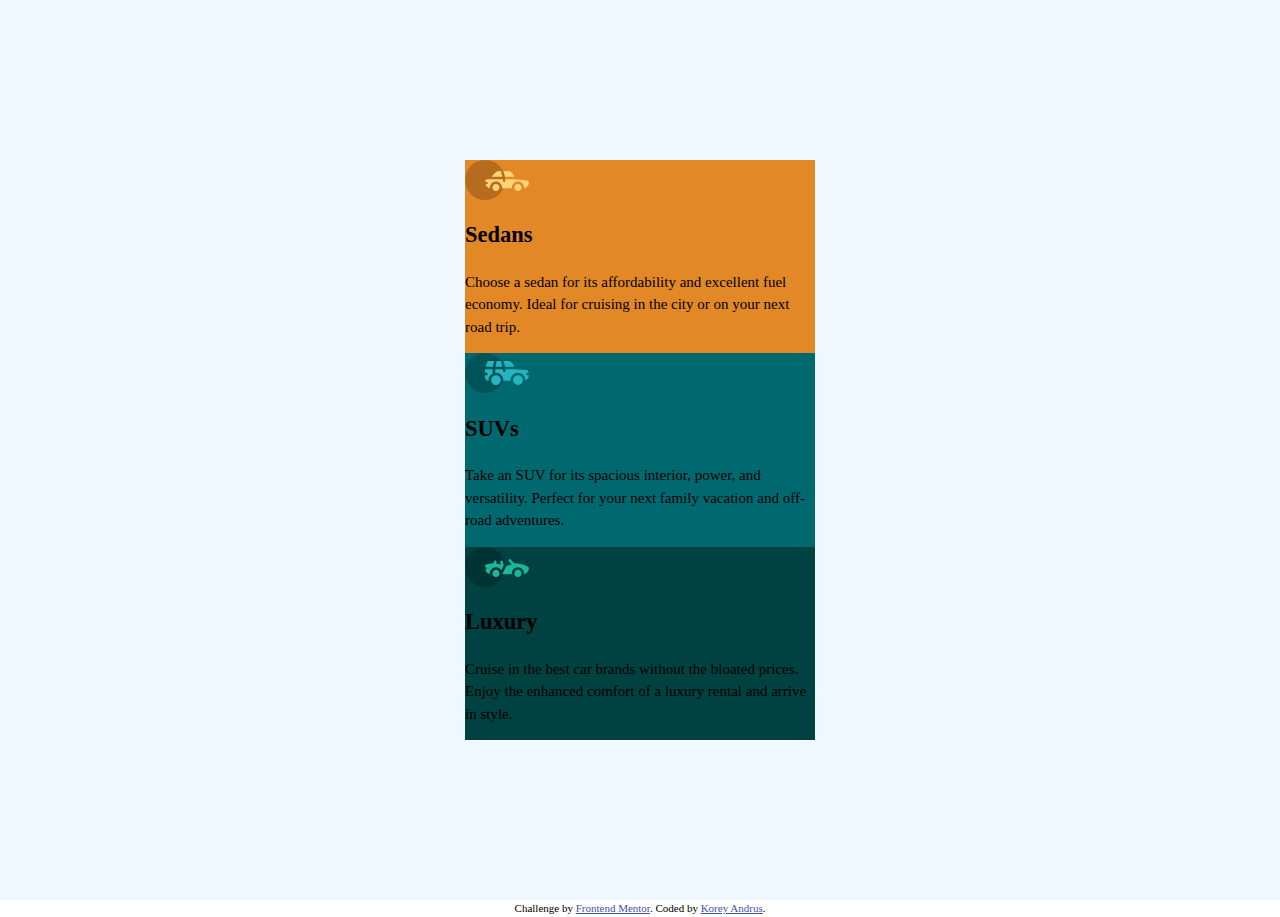
==== 3-column-preview-card-component-main/index.html @ 86ef21b3 "Initial Commit 3 column preview" ====
<!DOCTYPE html>
<html lang="en">
<head>
  <meta charset="UTF-8">
  <meta name="viewport" content="width=device-width, initial-scale=1.0"> <!-- displays site properly based on user's device -->
  <link rel="icon" type="image/png" sizes="32x32" href="./images/favicon-32x32.png">
  <title>Frontend Mentor | 3-column preview card component</title>
  <link rel="stylesheet" href="sanitize.css">
  <link rel="stylesheet" href="style.css">
</head>
<body>
  <div class="container">
    <div class="wrapper sedan__wrapper">
      <img src="images/icon-sedans.svg" alt="sedan icon" />
      <h2 class="car__title">Sedans</h2>
      <p class="description">
        Choose a sedan for its affordability and excellent fuel economy. Ideal for cruising in the city 
        or on your next road trip.
      </p>
    </div>
    <div class="wrapper suv__wrapper">
      <img src="images/icon-suvs.svg" alt="suv icon" />
      <h2 class="car__title">SUVs</h2>
      <p class="description">
        Take an SUV for its spacious interior, power, and versatility. Perfect for your next family vacation 
        and off-road adventures.
      </p>
    </div>
    <div class="wrapper luxury__wrapper">
      <img src="images/icon-luxury.svg" alt="luxury icon" />
      <h2 class="car__title">Luxury</h2>
      <p class="description">
        Cruise in the best car brands without the bloated prices. Enjoy the enhanced comfort of a luxury 
        rental and arrive in style.
      </p>
    </div>
  </div>
  <div class="attribution">
    Challenge by <a href="https://www.frontendmentor.io?ref=challenge" target="_blank">Frontend Mentor</a>. 
    Coded by <a href="#">Korey Andrus</a>.
  </div>
</body>
</html>
---- 3-column-preview-card-component-main/sanitize.css ----
/* Document
 * ========================================================================== */

/**
 * Add border box sizing in all browsers (opinionated).
 */

*,
::before,
::after {
  box-sizing: border-box;
}

/**
 * 1. Add text decoration inheritance in all browsers (opinionated).
 * 2. Add vertical alignment inheritance in all browsers (opinionated).
 */

::before,
::after {
  text-decoration: inherit; /* 1 */
  vertical-align: inherit; /* 2 */
}

/**
 * 1. Use the default cursor in all browsers (opinionated).
 * 2. Change the line height in all browsers (opinionated).
 * 3. Use a 4-space tab width in all browsers (opinionated).
 * 4. Remove the grey highlight on links in iOS (opinionated).
 * 5. Prevent adjustments of font size after orientation changes in
 *    IE on Windows Phone and in iOS.
 * 6. Breaks words to prevent overflow in all browsers (opinionated).
 */

html {
  cursor: default; /* 1 */
  line-height: 1.5; /* 2 */
  -moz-tab-size: 4; /* 3 */
  tab-size: 4; /* 3 */
  -webkit-tap-highlight-color: transparent /* 4 */;
  -ms-text-size-adjust: 100%; /* 5 */
  -webkit-text-size-adjust: 100%; /* 5 */
  word-break: break-word; /* 6 */
}

/* Sections
 * ========================================================================== */

/**
 * Remove the margin in all browsers (opinionated).
 */

body {
  margin: 0;
}

/**
 * Correct the font size and margin on `h1` elements within `section` and
 * `article` contexts in Chrome, Edge, Firefox, and Safari.
 */

h1 {
  font-size: 2em;
  margin: 0.67em 0;
}

/* Grouping content
 * ========================================================================== */

/**
 * Remove the margin on nested lists in Chrome, Edge, IE, and Safari.
 */

dl dl,
dl ol,
dl ul,
ol dl,
ul dl {
  margin: 0;
}

/**
 * Remove the margin on nested lists in Edge 18- and IE.
 */

ol ol,
ol ul,
ul ol,
ul ul {
  margin: 0;
}

/**
 * 1. Add the correct sizing in Firefox.
 * 2. Show the overflow in Edge 18- and IE.
 */

hr {
  height: 0; /* 1 */
  overflow: visible; /* 2 */
}

/**
 * Add the correct display in IE.
 */

main {
  display: block;
}

/**
 * Remove the list style on navigation lists in all browsers (opinionated).
 */

nav ol,
nav ul {
  list-style: none;
  padding: 0;
}

/**
 * 1. Correct the inheritance and scaling of font size in all browsers.
 * 2. Correct the odd `em` font sizing in all browsers.
 */

pre {
  font-family: monospace, monospace; /* 1 */
  font-size: 1em; /* 2 */
}

/* Text-level semantics
 * ========================================================================== */

/**
 * Remove the gray background on active links in IE 10.
 */

a {
  background-color: transparent;
}

/**
 * Add the correct text decoration in Edge 18-, IE, and Safari.
 */

abbr[title] {
  text-decoration: underline;
  text-decoration: underline dotted;
}

/**
 * Add the correct font weight in Chrome, Edge, and Safari.
 */

b,
strong {
  font-weight: bolder;
}

/**
 * 1. Correct the inheritance and scaling of font size in all browsers.
 * 2. Correct the odd `em` font sizing in all browsers.
 */

code,
kbd,
samp {
  font-family: monospace, monospace; /* 1 */
  font-size: 1em; /* 2 */
}

/**
 * Add the correct font size in all browsers.
 */

small {
  font-size: 80%;
}

/* Embedded content
 * ========================================================================== */

/*
 * Change the alignment on media elements in all browsers (opinionated).
 */

audio,
canvas,
iframe,
img,
svg,
video {
  vertical-align: middle;
}

/**
 * Add the correct display in IE 9-.
 */

audio,
video {
  display: inline-block;
}

/**
 * Add the correct display in iOS 4-7.
 */

audio:not([controls]) {
  display: none;
  height: 0;
}

/**
 * Remove the border on iframes in all browsers (opinionated).
 */

iframe {
  border-style: none;
}

/**
 * Remove the border on images within links in IE 10-.
 */

img {
  border-style: none;
}

/**
 * Change the fill color to match the text color in all browsers (opinionated).
 */

svg:not([fill]) {
  fill: currentColor;
}

/**
 * Hide the overflow in IE.
 */

svg:not(:root) {
  overflow: hidden;
}

/* Tabular data
 * ========================================================================== */

/**
 * Collapse border spacing in all browsers (opinionated).
 */

table {
  border-collapse: collapse;
}

/* Forms
 * ========================================================================== */

/**
 * Remove the margin on controls in Safari.
 */

button,
input,
select {
  margin: 0;
}

/**
 * 1. Show the overflow in IE.
 * 2. Remove the inheritance of text transform in Edge 18-, Firefox, and IE.
 */

button {
  overflow: visible; /* 1 */
  text-transform: none; /* 2 */
}

/**
 * Correct the inability to style buttons in iOS and Safari.
 */

button,
[type="button"],
[type="reset"],
[type="submit"] {
  -webkit-appearance: button;
}

/**
 * 1. Change the inconsistent appearance in all browsers (opinionated).
 * 2. Correct the padding in Firefox.
 */

fieldset {
  border: 1px solid #a0a0a0; /* 1 */
  padding: 0.35em 0.75em 0.625em; /* 2 */
}

/**
 * Show the overflow in Edge 18- and IE.
 */

input {
  overflow: visible;
}

/**
 * 1. Correct the text wrapping in Edge 18- and IE.
 * 2. Correct the color inheritance from `fieldset` elements in IE.
 */

legend {
  color: inherit; /* 2 */
  display: table; /* 1 */
  max-width: 100%; /* 1 */
  white-space: normal; /* 1 */
}

/**
 * 1. Add the correct display in Edge 18- and IE.
 * 2. Add the correct vertical alignment in Chrome, Edge, and Firefox.
 */

progress {
  display: inline-block; /* 1 */
  vertical-align: baseline; /* 2 */
}

/**
 * Remove the inheritance of text transform in Firefox.
 */

select {
  text-transform: none;
}

/**
 * 1. Remove the margin in Firefox and Safari.
 * 2. Remove the default vertical scrollbar in IE.
 * 3. Change the resize direction in all browsers (opinionated).
 */

textarea {
  margin: 0; /* 1 */
  overflow: auto; /* 2 */
  resize: vertical; /* 3 */
}

/**
 * Remove the padding in IE 10-.
 */

[type="checkbox"],
[type="radio"] {
  padding: 0;
}

/**
 * 1. Correct the odd appearance in Chrome, Edge, and Safari.
 * 2. Correct the outline style in Safari.
 */

[type="search"] {
  -webkit-appearance: textfield; /* 1 */
  outline-offset: -2px; /* 2 */
}

/**
 * Correct the cursor style of increment and decrement buttons in Safari.
 */

::-webkit-inner-spin-button,
::-webkit-outer-spin-button {
  height: auto;
}

/**
 * Correct the text style of placeholders in Chrome, Edge, and Safari.
 */

::-webkit-input-placeholder {
  color: inherit;
  opacity: 0.54;
}

/**
 * Remove the inner padding in Chrome, Edge, and Safari on macOS.
 */

::-webkit-search-decoration {
  -webkit-appearance: none;
}

/**
 * 1. Correct the inability to style upload buttons in iOS and Safari.
 * 2. Change font properties to `inherit` in Safari.
 */

::-webkit-file-upload-button {
  -webkit-appearance: button; /* 1 */
  font: inherit; /* 2 */
}

/**
 * Remove the inner border and padding of focus outlines in Firefox.
 */

::-moz-focus-inner {
  border-style: none;
  padding: 0;
}

/**
 * Restore the focus outline styles unset by the previous rule in Firefox.
 */

:-moz-focusring {
  outline: 1px dotted ButtonText;
}

/**
 * Remove the additional :invalid styles in Firefox.
 */

:-moz-ui-invalid {
  box-shadow: none;
}

/* Interactive
 * ========================================================================== */

/*
 * Add the correct display in Edge 18- and IE.
 */

details {
  display: block;
}

/*
 * Add the correct styles in Edge 18-, IE, and Safari.
 */

dialog {
  background-color: white;
  border: solid;
  color: black;
  display: block;
  height: -moz-fit-content;
  height: -webkit-fit-content;
  height: fit-content;
  left: 0;
  margin: auto;
  padding: 1em;
  position: absolute;
  right: 0;
  width: -moz-fit-content;
  width: -webkit-fit-content;
  width: fit-content;
}

dialog:not([open]) {
  display: none;
}

/*
 * Add the correct display in all browsers.
 */

summary {
  display: list-item;
}

/* Scripting
 * ========================================================================== */

/**
 * Add the correct display in IE 9-.
 */

canvas {
  display: inline-block;
}

/**
 * Add the correct display in IE.
 */

template {
  display: none;
}

/* User interaction
 * ========================================================================== */

/*
 * 1. Remove the tapping delay in IE 10.
 * 2. Remove the tapping delay on clickable elements
      in all browsers (opinionated).
 */

a,
area,
button,
input,
label,
select,
summary,
textarea,
[tabindex] {
  -ms-touch-action: manipulation; /* 1 */
  touch-action: manipulation; /* 2 */
}

/**
 * Add the correct display in IE 10-.
 */

[hidden] {
  display: none;
}

/* Accessibility
 * ========================================================================== */

/**
 * Change the cursor on busy elements in all browsers (opinionated).
 */

[aria-busy="true"] {
  cursor: progress;
}

/*
 * Change the cursor on control elements in all browsers (opinionated).
 */

[aria-controls] {
  cursor: pointer;
}

/*
 * Change the cursor on disabled, not-editable, or otherwise
 * inoperable elements in all browsers (opinionated).
 */

[aria-disabled="true"],
[disabled] {
  cursor: not-allowed;
}

/*
 * Change the display on visually hidden accessible elements
 * in all browsers (opinionated).
 */

[aria-hidden="false"][hidden] {
  display: initial;
}

[aria-hidden="false"][hidden]:not(:focus) {
  clip: rect(0, 0, 0, 0);
  position: absolute;
}
---- 3-column-preview-card-component-main/style.css ----
@import url("https://fonts.googleapis.com/css2?family=Big+Shoulders+Display:wght@700&family=Lexend+Deca&display=swap");

/* font-family: 'Big Shoulders Display', cursive;
font-family: 'Lexend Deca', sans-serif; */

:root {
  --bright-orange: hsl(31, 77%, 52%);
  --dark-cyan: hsl(184, 100%, 22%);
  --very-dark-cyan: hsl(179, 100%, 13%);

  --transparent-white: hsla(0, 0%, 100%, 0.75); /*  Paragraphs  */
  --very-light-gray: hsl(0, 0%, 95%); /* background, headings, buttons */

  font-size: 15px;
}

.container {
  display: flex;
  flex-direction: column;
  height: 100vh;
  align-items: center;
  justify-content: center;
  background-color: aliceblue;
}

.wrapper {
  width: 350px;
}

.sedan__wrapper {
  background-color: var(--bright-orange);
}

.suv__wrapper {
  background-color: var(--dark-cyan);
}

.luxury__wrapper {
  background-color: var(--very-dark-cyan);
}

.attribution {
  font-size: 11px;
  text-align: center;
}
.attribution a {
  color: hsl(228, 45%, 44%);
}
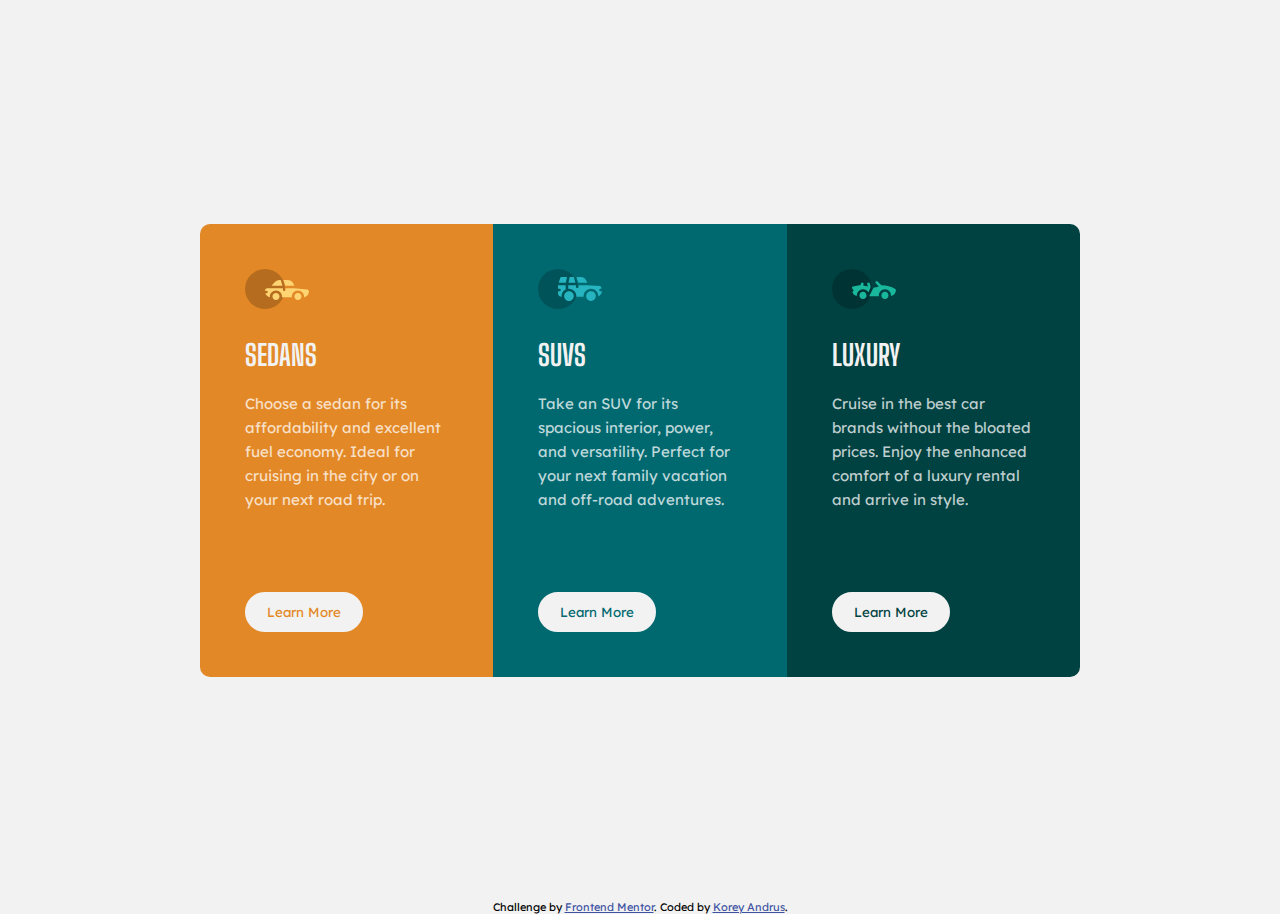
==== commit 63b98d30: "3 column preview final" ====
--- a/3-column-preview-card-component-main/index.html
+++ b/3-column-preview-card-component-main/index.html
@@ -5,34 +5,37 @@
   <meta name="viewport" content="width=device-width, initial-scale=1.0"> <!-- displays site properly based on user's device -->
   <link rel="icon" type="image/png" sizes="32x32" href="./images/favicon-32x32.png">
   <title>Frontend Mentor | 3-column preview card component</title>
-  <link rel="stylesheet" href="sanitize.css">
+  <!-- <link rel="stylesheet" href="sanitize.css"> -->
   <link rel="stylesheet" href="style.css">
 </head>
 <body>
   <div class="container">
-    <div class="wrapper sedan__wrapper">
+    <div class="card bright-orange">
       <img src="images/icon-sedans.svg" alt="sedan icon" />
-      <h2 class="car__title">Sedans</h2>
+      <h3 class="car__title">Sedans</h3>
       <p class="description">
         Choose a sedan for its affordability and excellent fuel economy. Ideal for cruising in the city 
         or on your next road trip.
       </p>
+      <button class="btn">Learn More</button>
     </div>
-    <div class="wrapper suv__wrapper">
+    <div class="card dark-cyan">
       <img src="images/icon-suvs.svg" alt="suv icon" />
-      <h2 class="car__title">SUVs</h2>
+      <h3 class="car__title">SUVs</h3>
       <p class="description">
         Take an SUV for its spacious interior, power, and versatility. Perfect for your next family vacation 
         and off-road adventures.
       </p>
+      <button class="btn">Learn More</button>
     </div>
-    <div class="wrapper luxury__wrapper">
+    <div class="card very-dark-cyan">
       <img src="images/icon-luxury.svg" alt="luxury icon" />
-      <h2 class="car__title">Luxury</h2>
+      <h3 class="car__title">Luxury</h3>
       <p class="description">
         Cruise in the best car brands without the bloated prices. Enjoy the enhanced comfort of a luxury 
         rental and arrive in style.
       </p>
+      <button class="btn">Learn More</button>
     </div>
   </div>
   <div class="attribution">
--- a/3-column-preview-card-component-main/style.css
+++ b/3-column-preview-card-component-main/style.css
@@ -1,7 +1,10 @@
 @import url("https://fonts.googleapis.com/css2?family=Big+Shoulders+Display:wght@700&family=Lexend+Deca&display=swap");
 
-/* font-family: 'Big Shoulders Display', cursive;
-font-family: 'Lexend Deca', sans-serif; */
+* {
+  box-sizing: border-box;
+  margin: 0;
+  padding: 0;
+}
 
 :root {
   --bright-orange: hsl(31, 77%, 52%);
@@ -10,33 +13,87 @@
 
   --transparent-white: hsla(0, 0%, 100%, 0.75); /*  Paragraphs  */
   --very-light-gray: hsl(0, 0%, 95%); /* background, headings, buttons */
+}
 
+body {
+  font-family: "Lexend Deca", sans-serif;
   font-size: 15px;
+  background-color: var(--very-light-gray);
+}
+
+h3 {
+  font-family: "Big Shoulders Display", cursive;
+  text-transform: uppercase;
+  font-size: 1.8rem;
+  color: var(--very-light-gray);
+}
+
+button {
+  font-family: "Lexend Deca", sans-serif;
+}
+
+.btn {
+  background-color: var(--very-light-gray);
+  border: 2px solid var(--very-light-gray);
+  border-radius: 30px;
+  padding: 10px 20px;
+  cursor: pointer;
+  transition: all 0.2s ease-in-out;
+}
+
+.card .btn:hover {
+  background-color: transparent;
+  color: var(--very-light-gray);
 }
 
 .container {
-  display: flex;
-  flex-direction: column;
-  height: 100vh;
-  align-items: center;
-  justify-content: center;
-  background-color: aliceblue;
+  padding: 20px;
 }
 
-.wrapper {
-  width: 350px;
+.card {
+  padding: 30px;
 }
 
-.sedan__wrapper {
-  background-color: var(--bright-orange);
+.card img {
+  margin-bottom: 25px;
 }
 
-.suv__wrapper {
-  background-color: var(--dark-cyan);
+.card h3 {
+  margin-bottom: 20px;
 }
 
-.luxury__wrapper {
+.card p {
+  margin-bottom: 30px;
+  line-height: 1.6;
+}
+
+.bright-orange {
+  background-color: var(--bright-orange);
+  color: var(--transparent-white);
+  border-radius: 10px 10px 0 0;
+}
+
+.bright-orange .btn {
+  color: var(--bright-orange);
+}
+
+.dark-cyan {
+  background-color: var(--dark-cyan);
+  color: var(--transparent-white);
+}
+
+.dark-cyan .btn {
+  color: var(--dark-cyan);
+}
+
+.very-dark-cyan {
   background-color: var(--very-dark-cyan);
+  color: var(--transparent-white);
+  border-radius: 0 0 10px 10px;
+}
+
+.very-dark-cyan .btn {
+  color: var(--very-dark-cyan);
 }
 
 .attribution {
@@ -46,3 +103,32 @@
 .attribution a {
   color: hsl(228, 45%, 44%);
 }
+
+@media (min-width: 768px) {
+  .container {
+    display: grid;
+    grid-auto-flow: column;
+    grid-auto-columns: 1fr;
+    justify-content: center;
+    align-content: center;
+    max-width: 920px;
+    height: 100vh;
+    margin: auto;
+  }
+
+  .bright-orange {
+    border-radius: 10px 0 0 10px;
+  }
+
+  .very-dark-cyan {
+    border-radius: 0 10px 10px 0;
+  }
+
+  .card {
+    padding: 45px;
+  }
+
+  .card p {
+    margin-bottom: 80px;
+  }
+}
